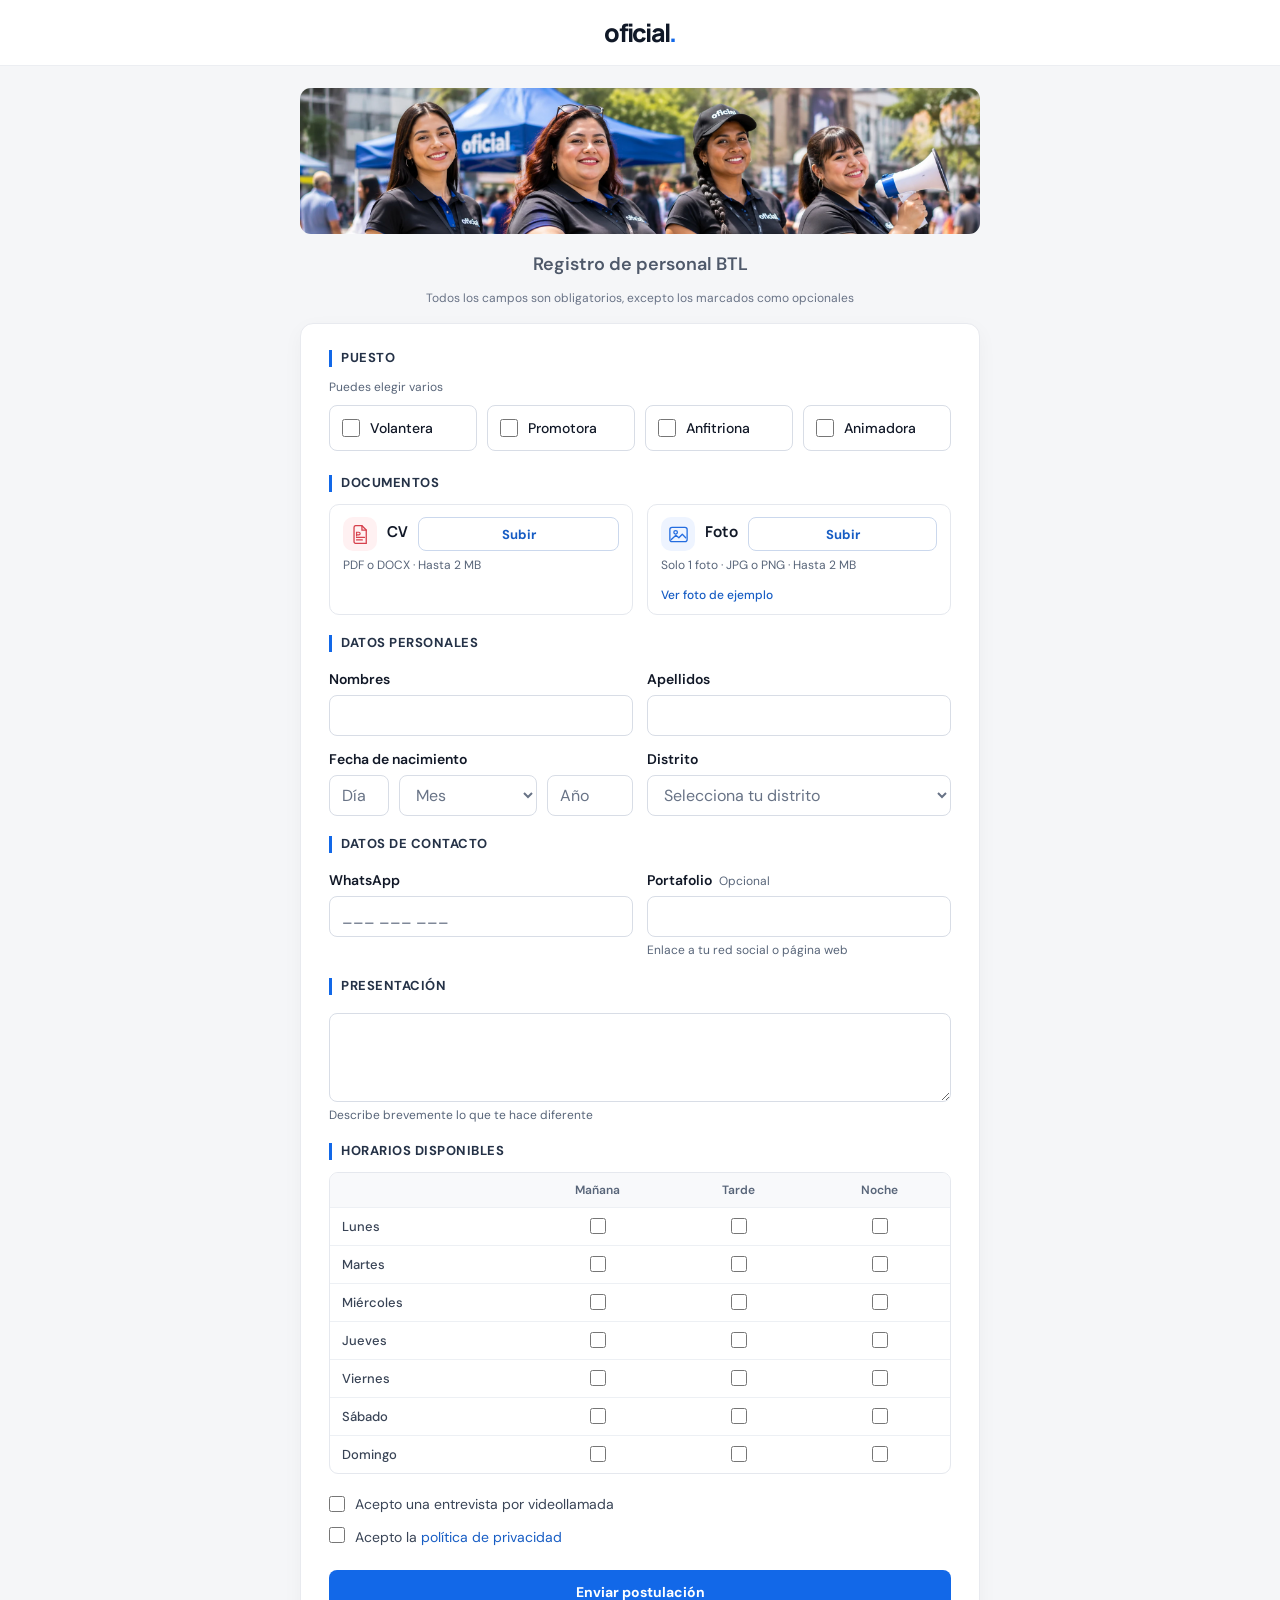
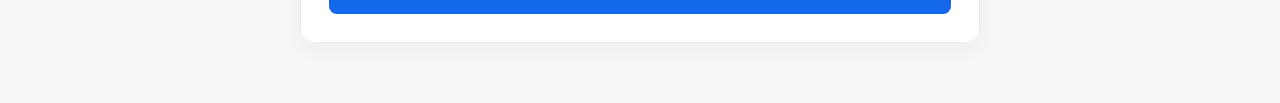
==== btl/index.html @ 4aa2ba51 "Unificar wordmark del formulario y 404" ====
<!doctype html>
<html lang="es">
<head>
  <meta charset="utf-8">
  <meta name="viewport" content="width=device-width, initial-scale=1">
  <meta name="theme-color" content="#f5f7fb">
  <title>Registro de personal BTL | OFICIAL</title>
  <meta name="description" content="Postula para trabajar como volantera, promotora, anfitriona o animadora en OFICIAL. Completa el formulario y comparte tu disponibilidad.">
  <link rel="canonical" href="https://forms.oficial.pe/btl/">
  <meta property="og:type" content="website">
  <meta property="og:locale" content="es_PE">
  <meta property="og:site_name" content="OFICIAL">
  <meta property="og:title" content="Registro de personal BTL | OFICIAL">
  <meta property="og:description" content="Postula para trabajar como volantera, promotora, anfitriona o animadora en OFICIAL. Completa el formulario y comparte tu disponibilidad.">
  <meta property="og:url" content="https://forms.oficial.pe/btl/">
  <meta property="og:image" content="https://forms.oficial.pe/btl/assets/og-btl.jpg?v=1">
  <meta property="og:image:secure_url" content="https://forms.oficial.pe/btl/assets/og-btl.jpg?v=1">
  <meta property="og:image:type" content="image/jpeg">
  <meta property="og:image:width" content="300">
  <meta property="og:image:height" content="300">
  <meta property="og:image:alt" content="Postulación BTL de OFICIAL junto a una postulante en una actividad promocional">
  <meta name="twitter:card" content="summary_large_image">
  <meta name="twitter:title" content="Registro de personal BTL | OFICIAL">
  <meta name="twitter:description" content="Postula para trabajar como volantera, promotora, anfitriona o animadora en OFICIAL. Completa el formulario y comparte tu disponibilidad.">
  <meta name="twitter:image" content="https://forms.oficial.pe/btl/assets/og-btl.jpg?v=1">
  <link rel="stylesheet" href="styles.css?v=20261109-btl">
</head>
<body>
  <header class="topbar">
    <a class="brand" href="/btl/" aria-label="OFICIAL, recargar el formulario">oficial<span>.</span></a>
  </header>

  <main id="inicio" class="page-shell">
    <div class="btl-photo"><img src="assets/equipo-btl.webp" alt="Equipo de OFICIAL en una activación BTL" width="2048" height="683" fetchpriority="high"></div>
    <section class="intro" aria-labelledby="page-title">
      <p id="page-title">Registro de personal BTL</p>
    </section>

    <p class="required-key">Todos los campos son obligatorios, excepto los marcados como opcionales</p>

    <form class="application" id="application-form">
      <fieldset class="position-fieldset" aria-describedby="position-hint position-error">
        <legend>Puesto</legend>
        <p class="field-hint" id="position-hint">Puedes elegir varios</p>
        <div class="position-options">
          <label class="position-option"><input type="checkbox" name="puesto" value="Volantera"><span>Volantera</span></label>
          <label class="position-option"><input type="checkbox" name="puesto" value="Promotora"><span>Promotora</span></label>
          <label class="position-option"><input type="checkbox" name="puesto" value="Anfitriona"><span>Anfitriona</span></label>
          <label class="position-option"><input type="checkbox" name="puesto" value="Animadora"><span>Animadora</span></label>
        </div>
        <small class="field-hint field-error position-error" id="position-error" aria-live="polite" hidden></small>
      </fieldset>

      <h2 class="section-title">Documentos</h2>
      <div class="upload-grid">
        <section class="upload-card" aria-labelledby="cv-title">
          <div class="upload-heading">
            <div class="upload-icon pdf-icon" aria-hidden="true">
              <svg viewBox="0 0 32 32" fill="none"><path d="M9 3.75h9l6 6v18.5H9a2 2 0 0 1-2-2v-20a2.5 2.5 0 0 1 2-2.5Z" stroke="currentColor" stroke-width="1.8"/><path d="M18 4v6h6M10.5 20h11M10.5 23.5h8" stroke="currentColor" stroke-width="1.8" stroke-linecap="round"/><path d="M10.5 16.5h3.2a1.8 1.8 0 0 0 0-3.6h-3.2v5.2" stroke="currentColor" stroke-width="1.6" stroke-linecap="round"/></svg>
            </div>
            <div class="upload-copy">
              <h3 id="cv-title">CV</h3>
            </div>
          </div>
          <label class="file-picker" for="cv-file" aria-label="Seleccionar CV en PDF o DOCX">
            <span class="picker-label">Subir</span>
            <input id="cv-file" name="cv" type="file" accept=".pdf,application/pdf,.docx,application/vnd.openxmlformats-officedocument.wordprocessingml.document" required>
          </label>
          <p class="file-hint">PDF o DOCX · Hasta 2 MB</p>
          <p class="file-status" id="cv-status" aria-live="polite"></p>
        </section>

        <section class="upload-card" aria-labelledby="photo-title">
          <div class="upload-heading">
            <div class="upload-icon photo-icon" aria-hidden="true">
              <svg viewBox="0 0 32 32" fill="none"><rect x="4" y="6" width="24" height="20" rx="3" stroke="currentColor" stroke-width="1.8"/><circle cx="12" cy="13" r="2.5" stroke="currentColor" stroke-width="1.8"/><path d="m6 23 6.4-6 4.1 3.6 4.8-5 4.7 5" stroke="currentColor" stroke-width="1.8" stroke-linecap="round" stroke-linejoin="round"/></svg>
            </div>
            <div class="upload-copy">
              <h3 id="photo-title">Foto</h3>
            </div>
          </div>
          <label class="file-picker" for="photo-file" aria-label="Seleccionar una foto">
            <span class="picker-label">Subir</span>
            <input id="photo-file" name="foto" type="file" accept=".jpg,.jpeg,.jfif,.png,image/jpeg,image/png" required>
          </label>
          <p class="file-hint">Solo 1 foto · JPG o PNG · Hasta 2 MB</p>
          <p class="file-status" id="photo-status" aria-live="polite"></p>
          <button class="example-link" id="photo-example-toggle" type="button" aria-expanded="false" aria-controls="photo-example">Ver foto de ejemplo</button>
        </section>
      </div>

      <figure class="photo-example" id="photo-example" hidden>
        <img src="assets/foto-volantera-ejemplo.jpg" alt="Ejemplo de una postulante en una actividad promocional" width="300" height="533" loading="lazy">
        <figcaption>Foto de referencia</figcaption>
      </figure>

      <h2 class="section-title personal-title">Datos personales</h2>
      <div class="personal-grid">
        <label class="text-field">
          <span>Nombres</span>
          <input name="nombres" type="text" autocomplete="given-name" pattern="[\p{L}\p{M}]+(?:[\s'\-][\p{L}\p{M}]+)*" minlength="2" maxlength="80" title="Usa letras, espacios, guiones o apóstrofos." required>
        </label>
        <label class="text-field">
          <span>Apellidos</span>
          <input name="apellidos" type="text" autocomplete="family-name" pattern="[\p{L}\p{M}]+(?:[\s'\-][\p{L}\p{M}]+)*" minlength="2" maxlength="80" title="Usa letras, espacios, guiones o apóstrofos." required>
        </label>
        <fieldset class="birthdate-field" aria-describedby="birthdate-error">
          <legend>Fecha de nacimiento</legend>
          <div class="birthdate-parts">
            <label class="text-field"><span>Día</span><input name="birth_day" type="text" inputmode="numeric" autocomplete="bday-day" maxlength="2" pattern="[0-9]{1,2}" placeholder="Día" required></label>
            <label class="text-field"><span>Mes</span><select name="birth_month" autocomplete="bday-month" required><option value="" selected disabled>Mes</option><option value="1">Enero</option><option value="2">Febrero</option><option value="3">Marzo</option><option value="4">Abril</option><option value="5">Mayo</option><option value="6">Junio</option><option value="7">Julio</option><option value="8">Agosto</option><option value="9">Septiembre</option><option value="10">Octubre</option><option value="11">Noviembre</option><option value="12">Diciembre</option></select></label>
            <label class="text-field"><span>Año</span><input name="birth_year" type="text" inputmode="numeric" autocomplete="bday-year" maxlength="4" pattern="[1-9][0-9]{3}" placeholder="Año" required></label>
          </div>
          <input name="fecha_nacimiento" type="hidden">
          <small class="field-hint field-error" id="birthdate-error" aria-live="polite" hidden></small>
        </fieldset>
        <label class="text-field mobile-wide">
          <span>Distrito</span>
          <select name="distrito" autocomplete="address-level3" required>
            <option value="" selected disabled>Selecciona tu distrito</option>
            <optgroup label="Lima Metropolitana">
              <option>Ancón</option>
              <option>Ate</option>
              <option>Barranco</option>
              <option>Breña</option>
              <option>Carabayllo</option>
              <option>Chaclacayo</option>
              <option>Chorrillos</option>
              <option>Cieneguilla</option>
              <option>Comas</option>
              <option>El Agustino</option>
              <option>Independencia</option>
              <option>Jesús María</option>
              <option>La Molina</option>
              <option>La Victoria</option>
              <option>Lima</option>
              <option>Lince</option>
              <option>Los Olivos</option>
              <option>Lurigancho</option>
              <option>Lurín</option>
              <option>Magdalena del Mar</option>
              <option>Miraflores</option>
              <option>Pachacámac</option>
              <option>Pucusana</option>
              <option>Pueblo Libre</option>
              <option>Puente Piedra</option>
              <option>Punta Hermosa</option>
              <option>Punta Negra</option>
              <option>Rímac</option>
              <option>San Bartolo</option>
              <option>San Borja</option>
              <option>San Isidro</option>
              <option>San Juan de Lurigancho</option>
              <option>San Juan de Miraflores</option>
              <option>San Luis</option>
              <option>San Martín de Porres</option>
              <option>San Miguel</option>
              <option>Santa Anita</option>
              <option>Santa María del Mar</option>
              <option>Santa Rosa</option>
              <option>Santiago de Surco</option>
              <option>Surquillo</option>
              <option>Villa El Salvador</option>
              <option>Villa María del Triunfo</option>
            </optgroup>
            <optgroup label="Callao">
              <option>Bellavista</option>
              <option>Callao</option>
              <option>Carmen de la Legua Reynoso</option>
              <option>La Perla</option>
              <option>La Punta</option>
              <option>Mi Perú</option>
              <option>Ventanilla</option>
            </optgroup>
          </select>
        </label>
      </div>

      <h2 class="section-title personal-title">Datos de contacto</h2>
      <div class="personal-grid">
        <label class="text-field mobile-wide">
          <span>WhatsApp</span>
          <input name="whatsapp" type="tel" inputmode="numeric" autocomplete="tel-national" placeholder="___ ___ ___" pattern="9[0-9]{2} [0-9]{3} [0-9]{3}" title="Introduce un celular peruano de 9 dígitos que empiece en 9" minlength="11" maxlength="11" required>
        </label>
        <label class="text-field mobile-wide">
          <span>Portafolio <span class="optional">Opcional</span></span>
                    <input name="portafolio" type="url" maxlength="2048" aria-describedby="portfolio-help portfolio-error" inputmode="url" autocomplete="url" pattern="https?://.+" title="Pega un enlace válido a una red social o página web.">
          <small class="field-hint" id="portfolio-help">Enlace a tu red social o página web</small>
          <small class="field-hint field-error" id="portfolio-error" aria-live="polite" hidden></small>
        </label>
      </div>

      <h2 class="section-title personal-title" id="presentation-title">Presentación</h2>
      <div class="personal-grid">
        <label class="text-field mobile-wide presentation-field">
          <textarea name="presentacion" rows="3" maxlength="300" aria-labelledby="presentation-title" aria-describedby="presentation-help" required></textarea>
          <small class="field-hint" id="presentation-help">Describe brevemente lo que te hace diferente</small>
        </label>
      </div>

      <h2 class="section-title personal-title" id="availability-title">Horarios disponibles</h2>
      <fieldset class="availability-fieldset" aria-labelledby="availability-title">
        <div class="availability-grid">
          <div class="availability-row availability-header" aria-hidden="true">
            <span></span><span>Mañana</span><span>Tarde</span><span>Noche</span>
          </div>
          <div class="availability-row"><span class="day-label">Lunes</span>
            <label><input type="checkbox" name="horarios_disponibles" value="Lunes-mañana" aria-label="Lunes por la mañana"></label>
            <label><input type="checkbox" name="horarios_disponibles" value="Lunes-tarde" aria-label="Lunes por la tarde"></label>
            <label><input type="checkbox" name="horarios_disponibles" value="Lunes-noche" aria-label="Lunes por la noche"></label>
          </div>
          <div class="availability-row"><span class="day-label">Martes</span>
            <label><input type="checkbox" name="horarios_disponibles" value="Martes-mañana" aria-label="Martes por la mañana"></label>
            <label><input type="checkbox" name="horarios_disponibles" value="Martes-tarde" aria-label="Martes por la tarde"></label>
            <label><input type="checkbox" name="horarios_disponibles" value="Martes-noche" aria-label="Martes por la noche"></label>
          </div>
          <div class="availability-row"><span class="day-label">Miércoles</span>
            <label><input type="checkbox" name="horarios_disponibles" value="Miércoles-mañana" aria-label="Miércoles por la mañana"></label>
            <label><input type="checkbox" name="horarios_disponibles" value="Miércoles-tarde" aria-label="Miércoles por la tarde"></label>
            <label><input type="checkbox" name="horarios_disponibles" value="Miércoles-noche" aria-label="Miércoles por la noche"></label>
          </div>
          <div class="availability-row"><span class="day-label">Jueves</span>
            <label><input type="checkbox" name="horarios_disponibles" value="Jueves-mañana" aria-label="Jueves por la mañana"></label>
            <label><input type="checkbox" name="horarios_disponibles" value="Jueves-tarde" aria-label="Jueves por la tarde"></label>
            <label><input type="checkbox" name="horarios_disponibles" value="Jueves-noche" aria-label="Jueves por la noche"></label>
          </div>
          <div class="availability-row"><span class="day-label">Viernes</span>
            <label><input type="checkbox" name="horarios_disponibles" value="Viernes-mañana" aria-label="Viernes por la mañana"></label>
            <label><input type="checkbox" name="horarios_disponibles" value="Viernes-tarde" aria-label="Viernes por la tarde"></label>
            <label><input type="checkbox" name="horarios_disponibles" value="Viernes-noche" aria-label="Viernes por la noche"></label>
          </div>
          <div class="availability-row"><span class="day-label">Sábado</span>
            <label><input type="checkbox" name="horarios_disponibles" value="Sábado-mañana" aria-label="Sábado por la mañana"></label>
            <label><input type="checkbox" name="horarios_disponibles" value="Sábado-tarde" aria-label="Sábado por la tarde"></label>
            <label><input type="checkbox" name="horarios_disponibles" value="Sábado-noche" aria-label="Sábado por la noche"></label>
          </div>
          <div class="availability-row"><span class="day-label">Domingo</span>
            <label><input type="checkbox" name="horarios_disponibles" value="Domingo-mañana" aria-label="Domingo por la mañana"></label>
            <label><input type="checkbox" name="horarios_disponibles" value="Domingo-tarde" aria-label="Domingo por la tarde"></label>
            <label><input type="checkbox" name="horarios_disponibles" value="Domingo-noche" aria-label="Domingo por la noche"></label>
          </div>
        </div>
        <small class="field-hint field-error" id="availability-error" aria-live="polite" hidden>Selecciona al menos un día y un horario</small>
      </fieldset>

      <label class="interview-choice">
        <input type="checkbox" name="acepta_entrevista" required>
        <span>Acepto una entrevista por videollamada</span>
      </label>

      <label class="privacy-choice">
        <input type="checkbox" name="acepta_politica_privacidad" required>
        <span>Acepto la <a class="privacy-link" id="privacy-link" href="#privacy-dialog" aria-controls="privacy-dialog" aria-haspopup="dialog">política de privacidad</a></span>
      </label>

      <div class="form-actions">
        <button class="submit-button" id="submit-button" type="submit">Enviar postulación</button>
        <p class="form-status" id="form-status" role="status" aria-live="polite" hidden></p>
      </div>
      <label class="honeypot-field" aria-hidden="true">Deja este campo vacío
        <input type="text" name="form_note" tabindex="-1" autocomplete="off">
      </label>
    </form>
    <dialog class="privacy-dialog" id="privacy-dialog" aria-labelledby="privacy-dialog-title">
      <header class="privacy-dialog-header">
        <h2 id="privacy-dialog-title">Aviso de privacidad</h2>
        <button class="privacy-dialog-x" id="privacy-dialog-x" type="button" aria-label="Cerrar aviso de privacidad">×</button>
      </header>
      <div class="privacy-copy" tabindex="0" aria-label="Texto del aviso de privacidad">
        <p><strong>Responsable:</strong> José Luis Muro Porras, persona natural con negocio, identificado con RUC 10455625195 y domiciliado en Calle Los Nogales, Mz. D1, lote 5, Urb. Benjamín Doig Lossio, etapa 2, distrito de La Perla, Provincia Constitucional del Callao, Perú.</p>
        <p><strong>Finalidad y datos:</strong> Usaremos tus datos para evaluar tu postulación a esta convocatoria para los puestos de volantera, promotora, anfitriona o animadora, verificar el requisito mínimo de 18 años —sin límite máximo de edad—, revisar tu experiencia y presentación, y contactarte para coordinar una entrevista por videollamada y las actividades relacionadas con el puesto de tu interés. La fotografía se revisará como parte de la evaluación; no se publicará en el directorio ni se compartirá con los negocios anunciantes.</p>
        <p>El formulario solicita el puesto de interés, nombres, apellidos, fecha de nacimiento, distrito, WhatsApp, presentación, horarios disponibles, CV y una fotografía. El portafolio, que puede incluir un enlace a una red social o página web, es opcional. Los datos solicitados como obligatorios son necesarios para tramitar la postulación.</p>
        <p><strong>Almacenamiento y acceso:</strong> Las respuestas y archivos se almacenan en Google Sheets y Google Drive. Google LLC puede procesarlos en otros países donde opera su infraestructura. José Luis Muro Porras gestionará las postulaciones y tendrá acceso a esos datos.</p>
        <p><strong>Conservación:</strong> Conservaremos tus datos hasta 90 días después del cierre de esta convocatoria y luego los eliminaremos, salvo que una obligación legal exija conservarlos. No los usaremos para futuras convocatorias sin solicitarte una autorización aparte.</p>
        <p><strong>Tus derechos:</strong> Puedes solicitar acceso, rectificación, cancelación u oposición, o retirar tu consentimiento, escribiendo a <a href="mailto:privacidad@oficial.pe">privacidad@oficial.pe</a> o al WhatsApp <a href="https://wa.me/51950141414">950 141 414</a>.</p>
      </div>
      <footer class="privacy-dialog-footer">
        <button class="privacy-dialog-close" id="privacy-dialog-close" type="button">Cerrar</button>
      </footer>
    </dialog>
    <iframe class="submission-frame" id="submission-frame" name="submission-frame" title="Resultado del envío" aria-hidden="true" tabindex="-1"></iframe>
  </main>
  <script src="script.js?v=20261109-btl"></script>
</body>
</html>
---- btl/styles.css ----
@import url('https://fonts.googleapis.com/css2?family=DM+Sans:wght@400;500;600;700&family=Manrope:wght@500;600;700;800&display=swap');

:root {
  color-scheme: light;
  --ink: #111827;
  --muted: #6b7280;
  --blue: #1268e8;
  --line: #e5e8ee;
  font-family: 'DM Sans', Arial, sans-serif;
  background: #f5f6f8;
  color: var(--ink);
}

* { box-sizing: border-box; }
body { margin: 0; min-width: 320px; background: #f5f6f8; }
.topbar { height: 66px; display: flex; align-items: center; justify-content: center; background: #fff; border-bottom: 1px solid #eceef2; }
.brand { color: #101827; font: 800 25px/1 'Manrope', sans-serif; letter-spacing: -1.7px; text-decoration: none; }
.brand span { color: var(--blue); }
.page-shell { width: min(680px, calc(100% - 36px)); margin: 0 auto; padding: 22px 0 60px; }
.intro { margin: 0 auto 22px; text-align: center; }
h1, h2, h3, p { margin-top: 0; }
.intro p { margin-bottom: 0; color: #4f596a; font-size: 18px; font-weight: 600; }
.application { margin: 0; padding: 26px 28px 28px; background: #fff; border: 1px solid #e8eaef; border-radius: 13px; box-shadow: 0 6px 20px rgb(31 41 55 / 4%); }
.section-title { margin: 0 0 12px; color: #606b7c; font: 700 12px/1.3 'DM Sans', Arial, sans-serif; letter-spacing: .5px; text-transform: uppercase; }
.position-fieldset legend { margin: 0 0 12px; padding: 0; color: #606b7c; font: 700 12px/1.3 'DM Sans', Arial, sans-serif; letter-spacing: .5px; text-transform: uppercase; }
.personal-title { margin-top: 20px; }
.upload-grid { display: grid; grid-template-columns: repeat(2, minmax(0, 1fr)); gap: 14px; }
.personal-grid { display: grid; grid-template-columns: repeat(2, minmax(0, 1fr)); gap: 14px; margin-top: 18px; }
.presentation-field { grid-column: 1 / -1; }
.text-field { display: grid; align-content: start; gap: 7px; color: var(--ink); font-size: 13px; font-weight: 600; }
.text-field input, .text-field select, .text-field textarea { width: 100%; min-height: 41px; padding: 0 12px; border: 1px solid #d8dde6; border-radius: 8px; background: #fff; color: var(--ink); font: 400 13px 'DM Sans', Arial, sans-serif; outline: none; }
.text-field textarea { min-height: 88px; padding: 10px 12px; line-height: 1.4; resize: vertical; }
.text-field input::placeholder, .text-field select:invalid { color: #9aa2af; }
.text-field select option { color: #263244; background: #fff; }
.text-field select optgroup { color: #52627a; background: #fff; font-weight: 700; }
.text-field input:focus, .text-field select:focus, .text-field textarea:focus { border-color: #7fa9e8; box-shadow: 0 0 0 3px rgb(18 104 232 / 12%); }
.field-hint { margin-top: -2px; color: #8993a4; font-size: 10px; font-weight: 400; }
.field-error { margin-top: 0; color: #bd2938; }
.availability-fieldset { min-width: 0; margin: 0; padding: 0; border: 0; }
.availability-fieldset legend { margin-bottom: 5px; color: var(--ink); font-size: 13px; font-weight: 600; }
.availability-hint { margin: 0 0 10px; color: #8993a4; font-size: 11px; }
.availability-grid { overflow: hidden; border: 1px solid var(--line); border-radius: 9px; background: #fff; }
.availability-row { min-height: 37px; display: grid; grid-template-columns: minmax(105px, 1.4fr) repeat(3, minmax(54px, 1fr)); align-items: center; border-bottom: 1px solid #edf0f4; }
.availability-row:last-child { border-bottom: 0; }
.availability-row > span, .availability-row > label { display: flex; align-items: center; justify-content: center; min-height: 37px; }
.availability-row .day-label { justify-content: flex-start; padding-left: 12px; color: #394456; font-size: 12px; font-weight: 500; }
.availability-header { min-height: 34px; background: #f8f9fb; }
.availability-header > span { min-height: 34px; color: #778195; font-size: 10px; font-weight: 600; }
.availability-row input[type="checkbox"], .interview-choice input[type="checkbox"], .privacy-choice input[type="checkbox"] { width: 16px; height: 16px; margin: 0; accent-color: var(--blue); cursor: pointer; }
.interview-choice { margin-top: 20px; display: flex; align-items: flex-start; gap: 10px; max-width: 100%; color: #394456; font-size: 13px; line-height: 1.5; cursor: pointer; }
.interview-choice input { flex: 0 0 auto; margin-top: 2px !important; }
.privacy-choice { display: flex; align-items: flex-start; gap: 10px; margin-top: 12px; color: #394456; font-size: 13px; line-height: 1.5; cursor: pointer; }
.privacy-choice input { flex: 0 0 auto; margin-top: 2px; }
.privacy-link { color: #175dc4; text-decoration: none; }
.privacy-link:hover { color: #0e4596; text-decoration: underline; text-underline-offset: 2px; }
.privacy-link:focus-visible { border-radius: 2px; outline: 2px solid #175dc4; outline-offset: 2px; }
.privacy-dialog { width: min(560px, calc(100vw - 32px)); max-height: min(82dvh, 760px); padding: 0; flex-direction: column; overflow: hidden; border: 1px solid #dce2eb; border-radius: 14px; background: #fff; color: #394456; box-shadow: 0 18px 60px rgb(15 23 42 / 24%); }
.privacy-dialog[open] { display: flex; }
.privacy-dialog::backdrop { background: rgb(15 23 42 / 45%); }
.privacy-dialog-header, .privacy-dialog-footer { flex: 0 0 auto; display: flex; align-items: center; justify-content: space-between; padding: 14px 18px; background: #fff; }
.privacy-dialog-header { border-bottom: 1px solid #e8ebf0; }
.privacy-dialog-header h2 { margin: 0; font: 700 16px/1.4 'DM Sans', Arial, sans-serif; }
.privacy-dialog-x { width: 32px; height: 32px; border: 0; border-radius: 50%; background: transparent; color: #596579; font: 24px/1 Arial, sans-serif; cursor: pointer; }
.privacy-dialog-x:hover { background: #f2f4f7; }
.privacy-copy { min-height: 0; overflow-y: auto; overscroll-behavior: contain; padding: 16px 18px; font-size: 13px; line-height: 1.6; }
.privacy-copy p { margin: 0 0 12px; }
.privacy-copy p:last-child { margin-bottom: 0; }
.privacy-copy a { color: #175dc4; }
.privacy-dialog-footer { justify-content: flex-end; border-top: 1px solid #e8ebf0; }
.privacy-dialog-close { min-width: 88px; min-height: 38px; padding: 0 14px; border: 1px solid #cbd3df; border-radius: 8px; background: #fff; color: #263246; font: 600 13px 'DM Sans', Arial, sans-serif; cursor: pointer; }
.privacy-dialog-close:hover { background: #f7f8fa; }
.privacy-dialog-close:focus-visible, .privacy-dialog-x:focus-visible { outline: 3px solid rgb(18 104 232 / 25%); outline-offset: 2px; }
.form-actions { margin-top: 22px; }
.submit-button { width: 100%; min-height: 44px; border: 0; border-radius: 8px; background: var(--blue); color: #fff; font: 700 14px 'DM Sans', Arial, sans-serif; cursor: pointer; transition: background .15s ease, opacity .15s ease; }
.submit-button:hover:not(:disabled) { background: #0d57c7; }
.submit-button:focus-visible { outline: 3px solid rgb(18 104 232 / 25%); outline-offset: 2px; }
.submit-button:disabled { cursor: default; opacity: .72; }
.submit-button[aria-busy="true"] { cursor: wait; }
.form-status { margin: 11px 0 0; padding: 10px 12px; border-radius: 8px; font-size: 12px; line-height: 1.5; }
.form-status.error { background: #fff1f2; color: #a72935; }
.form-status.success { background: #edf9f1; color: #21663a; }
.honeypot-field, .submission-frame { position: absolute !important; width: 1px !important; height: 1px !important; padding: 0 !important; overflow: hidden !important; clip: rect(0, 0, 0, 0) !important; white-space: nowrap !important; border: 0 !important; }
.upload-card { min-height: 94px; display: grid; grid-template-columns: 34px auto minmax(72px, 1fr); grid-template-rows: 1fr auto; align-items: center; column-gap: 10px; row-gap: 6px; padding: 12px 13px 9px; border: 1px solid var(--line); border-radius: 10px; background: #fff; }
.upload-icon { width: 40px; height: 40px; display: grid; place-items: center; border-radius: 10px; }
.upload-icon svg { width: 27px; height: 27px; }
.pdf-icon { color: #d6404c; background: #fff1f2; }
.photo-icon { color: #246de0; background: #eef4ff; }
.upload-heading { display: contents; }
.upload-icon { flex: 0 0 auto; }
.upload-heading .upload-icon { grid-column: 1; grid-row: 1; width: 34px; height: 34px; }
.upload-heading .upload-icon svg { width: 23px; height: 23px; }
.upload-copy { grid-column: 2; grid-row: 1; min-width: 0; margin: 0; }
h3 { margin-bottom: 4px; font: 700 15px/1.3 'Manrope', sans-serif; }
.optional { margin-left: 4px; color: #8993a4; font-size: 10px; font-weight: 400; }
.upload-copy p { margin-bottom: 0; color: var(--muted); font-size: 12px; line-height: 1.45; }
.file-picker { position: relative; grid-column: 3; grid-row: 1; width: 100%; min-width: 72px; min-height: 34px; display: flex; align-items: center; justify-content: center; overflow: hidden; padding: 0 10px; border: 1px solid #cbd8ed; border-radius: 8px; background: #fff; color: #175dc4; font-size: 12px; font-weight: 700; white-space: nowrap; cursor: pointer; transition: background .15s ease, border-color .15s ease; }
.file-picker:hover { border-color: #7fa9e8; background: #f5f9ff; }
.file-picker:focus-within { outline: 3px solid rgb(18 104 232 / 18%); outline-offset: 2px; }
.file-picker input { position: absolute; inset: 0; width: 100%; height: 100%; opacity: 0; cursor: pointer; }
.picker-plus { font-size: 17px; font-weight: 400; line-height: 1; }
.file-hint { grid-column: 1 / -1; grid-row: 2; align-self: end; justify-self: stretch; margin: 0; color: #8993a4; font-size: 10px; text-align: left; }
.file-status { grid-column: 1 / -1; grid-row: 3; justify-self: stretch; max-width: 100%; margin: 0; color: #38516f; font-size: 11px; overflow-wrap: anywhere; text-align: left; }
.file-status.error { color: #bd2938; }

@media (max-width: 600px) {
  .topbar { height: 60px; }
  .brand { font-size: 23px; }
  .page-shell { width: min(100% - 28px, 460px); padding-top: 20px; }
  .intro { margin-bottom: 18px; }
  .intro p { font-size: 17px; }
  .application { padding: 21px 16px 22px; border-radius: 11px; }
  .personal-title { margin-top: 17px; }
  .upload-grid { gap: 10px; }
  .personal-grid { grid-template-columns: 1fr; gap: 12px; margin-top: 16px; }
  .upload-card { min-height: 94px; grid-template-columns: 27px auto minmax(58px, 1fr); column-gap: 5px; padding: 10px 8px 8px; }
  .upload-heading .upload-icon { width: 30px; height: 30px; }
  .upload-heading .upload-icon svg { width: 21px; height: 21px; }
  h3 { font-size: 13px; }
  .file-picker { width: 100%; min-width: 58px; min-height: 31px; padding: 0 8px; font-size: 11px; }
  .file-hint { font-size: 9px; }
  .file-status { max-width: none; text-align: center; }
  .availability-row { grid-template-columns: minmax(75px, 1.3fr) repeat(3, minmax(42px, 1fr)); min-height: 35px; }
  .availability-row > span, .availability-row > label { min-height: 35px; }
  .availability-row .day-label { padding-left: 9px; font-size: 11px; }
  .availability-header > span { font-size: 9px; }
  .availability-row input[type="checkbox"] { width: 15px; height: 15px; }
  .availability-hint { font-size: 10px; }
  .interview-choice { font-size: 12px; }
  .privacy-choice { font-size: 12px; }
}

@media (prefers-reduced-motion: reduce) { *, *::before, *::after { transition-duration: .01ms !important; } }

/* Ajustes de legibilidad y distribución aprobados */
.upload-card { grid-template-rows: 34px auto auto auto; align-content: start; }
.text-field { min-width: 0; font-size: 14px; }
.text-field input, .text-field select, .text-field textarea { min-width: 0; font-size: 16px; }
.text-field input::placeholder, .text-field select:invalid { color: #687386; }
.field-hint, .file-hint, .optional { color: #586579; font-size: 12px; }
.field-error { color: #a72935; }
.section-title, .position-fieldset legend { font-size: 13px; }
.availability-row .day-label { font-size: 13px; }
.availability-header > span { color: #586579; font-size: 12px; }
.interview-choice, .privacy-choice { font-size: 14px; }
.file-status { font-size: 12px; text-align: left; }
.file-picker { font-size: 13px; }
.full-width { grid-column: 1 / -1; }
.birthdate-field { min-width: 0; border: 0; padding: 0; margin: 0; }
.birthdate-field legend { padding: 0; margin-bottom: 7px; font-size: 14px; font-weight: 600; }
.birthdate-parts { display: grid; grid-template-columns: minmax(54px, .7fr) minmax(120px, 1.6fr) minmax(75px, 1fr); gap: 10px; }
.birthdate-parts .text-field > span { position: absolute; width: 1px; height: 1px; padding: 0; margin: -1px; overflow: hidden; clip: rect(0, 0, 0, 0); white-space: nowrap; border: 0; }
.birthdate-field > small { display: block; margin-top: 6px; }
.birthdate-field > small[hidden] { display: none; }
.example-link { grid-column: 1 / -1; grid-row: 4; justify-self: start; border: 0; background: none; padding: 2px 0; color: #175dc4; text-decoration: none; font: 500 12px 'DM Sans', sans-serif; cursor: pointer; }
.example-link:focus-visible { outline: 2px solid #175dc4; outline-offset: 3px; }
.photo-example { margin: 14px 0 0; padding: 14px; border: 1px solid var(--line); border-radius: 10px; text-align: center; }
.photo-example img { display: block; width: min(100%, 240px); height: auto; margin: 0 auto; border-radius: 6px; }
.photo-example figcaption { margin-top: 8px; font-size: 12px; color: #586579; }
@media (max-width: 600px) {
  .personal-grid { grid-template-columns: 1fr; }
  .mobile-wide, .birthdate-field { grid-column: 1 / -1; }
  .upload-card { grid-template-columns: 27px 1fr; grid-template-rows: 34px 38px auto auto auto; }
  .file-picker { grid-column: 1 / -1; grid-row: 2; min-height: 38px; }
  .file-hint { grid-row: 3; }
  .file-status { grid-row: 4; }
  .example-link { grid-row: 5; }
  .file-picker { min-width: 0; padding: 0 5px; font-size: 12px; }
  .file-hint { font-size: 12px; }
  .availability-row .day-label { font-size: 13px; }
  .availability-header > span { font-size: 12px; }
}
@media (max-width: 359px) {
  .upload-card { grid-template-columns: 30px 1fr; }
  .file-picker { grid-column: 1 / -1; grid-row: 2; }
  .file-hint { grid-row: 3; }
  .file-status { grid-row: 4; }
  .example-link { grid-row: 5; }
  .birthdate-parts { grid-template-columns: 50px minmax(90px, 1fr) 70px; gap: 6px; }
  .birthdate-parts input, .birthdate-parts select { padding: 0 8px; }
}
.position-fieldset { min-width: 0; margin: 0 0 24px; padding: 0; border: 0; }

.position-fieldset > .field-hint { margin: 0 0 10px; }
.position-options { display: grid; grid-template-columns: repeat(4, minmax(0, 1fr)); gap: 10px; }
.position-option { display: flex; min-height: 46px; align-items: center; gap: 10px; padding: 10px 12px; border: 1px solid #d8dde6; border-radius: 8px; background: #fff; color: var(--ink); font-size: 14px; font-weight: 500; cursor: pointer; }
.position-option input { width: 18px; height: 18px; flex: 0 0 auto; margin: 0; accent-color: var(--blue); }
.position-option:focus-within { outline: 3px solid rgb(18 104 232 / 20%); outline-offset: 2px; }
.position-error { margin-top: 8px; }
@media (max-width: 1024px) {
  .position-options { grid-template-columns: repeat(2, minmax(0, 1fr)); gap: 8px; }
}

/* Acento lateral azul en los títulos de sección. */
.section-title, .position-fieldset legend, .availability-fieldset legend { display: block; padding-left: 9px; border-left: 3px solid #1268e8; color: #253247; font-size: 13px; }

/* Imagen panorámica compacta y nota de obligatoriedad. */
.btl-photo { height: 146px; margin: 0 auto 18px; overflow: hidden; border-radius: 11px; }
.btl-photo img { display: block; width: 100%; height: 100%; object-fit: cover; object-position: center top; }
.required-key { max-width: 560px; margin: -8px auto 16px; color: #697386; font-size: 12px; line-height: 1.45; text-align: center; }
@media (max-width: 600px) { .btl-photo { height: clamp(106px, 31vw, 122px); margin-bottom: 14px; } .required-key { padding: 0 8px; font-size: 11px; } }
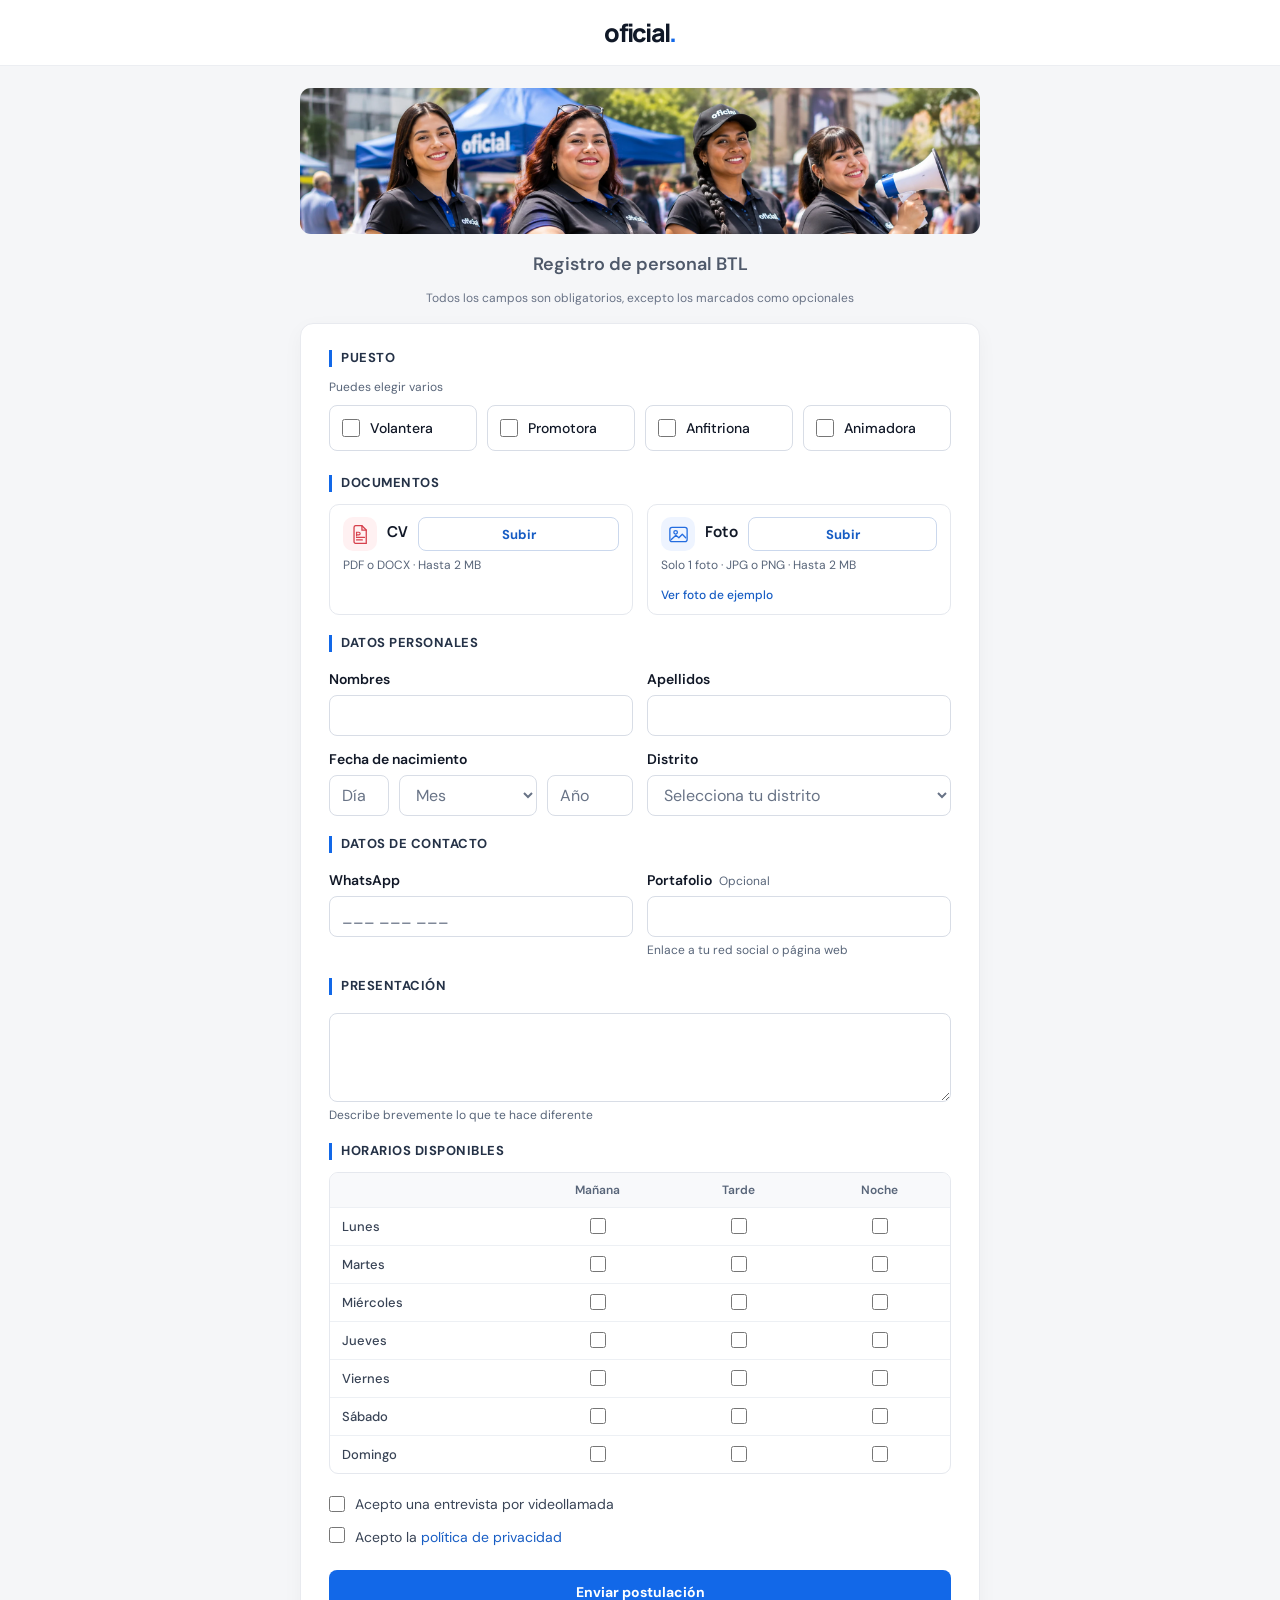
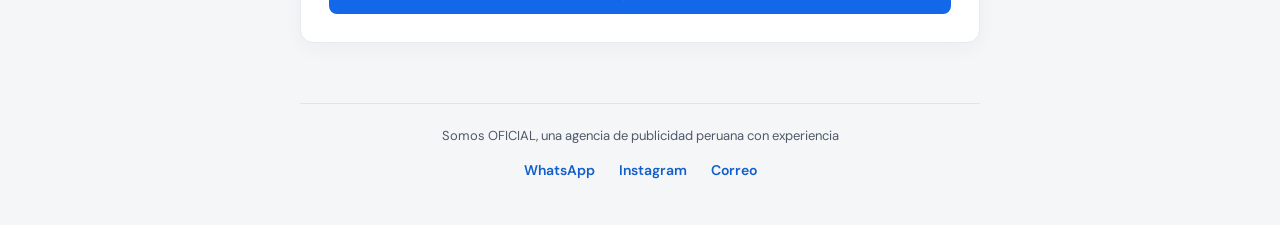
==== commit f55744cc: "Añadir pie de contacto al formulario BTL" ====
--- a/btl/index.html
+++ b/btl/index.html
@@ -23,7 +23,7 @@
   <meta name="twitter:title" content="Registro de personal BTL | OFICIAL">
   <meta name="twitter:description" content="Postula para trabajar como volantera, promotora, anfitriona o animadora en OFICIAL. Completa el formulario y comparte tu disponibilidad.">
   <meta name="twitter:image" content="https://forms.oficial.pe/btl/assets/og-btl.jpg?v=1">
-  <link rel="stylesheet" href="styles.css?v=20261109-btl">
+  <link rel="stylesheet" href="styles.css?v=20261110-btl-footer">
 </head>
 <body>
   <header class="topbar">
@@ -280,6 +280,14 @@
     </dialog>
     <iframe class="submission-frame" id="submission-frame" name="submission-frame" title="Resultado del envío" aria-hidden="true" tabindex="-1"></iframe>
   </main>
+  <footer id="contacto" class="site-footer" aria-label="Contacto de OFICIAL">
+    <p class="site-footer-about">Somos OFICIAL, una agencia de publicidad peruana con experiencia</p>
+    <nav aria-label="Contacto">
+      <a href="https://wa.me/51950141414">WhatsApp</a>
+      <a href="https://www.instagram.com/oficial.pe_/">Instagram</a>
+      <a href="mailto:rrhh@oficial.pe">Correo</a>
+    </nav>
+  </footer>
   <script src="script.js?v=20261109-btl"></script>
 </body>
 </html>
--- a/btl/styles.css
+++ b/btl/styles.css
@@ -198,3 +198,12 @@
 .btl-photo img { display: block; width: 100%; height: 100%; object-fit: cover; object-position: center top; }
 .required-key { max-width: 560px; margin: -8px auto 16px; color: #697386; font-size: 12px; line-height: 1.45; text-align: center; }
 @media (max-width: 600px) { .btl-photo { height: clamp(106px, 31vw, 122px); margin-bottom: 14px; } .required-key { padding: 0 8px; font-size: 11px; } }
+
+.site-footer { width: min(680px, calc(100% - 36px)); margin: 0 auto; padding: 22px 0 34px; }
+.site-footer nav { display: flex; flex-wrap: wrap; gap: 4px 20px; }
+.site-footer a { display: inline-block; padding: 10px 2px; font-size: 14px; line-height: 1.4; text-decoration: none; }
+.site-footer a:hover { text-decoration: underline; }
+.site-footer a:focus-visible { outline: 2px solid #1268e8; outline-offset: 3px; }
+.site-footer { border-top: 1px solid #e0e4eb; } .site-footer nav { justify-content: center; } .site-footer a { color: #125ecb; font-weight: 600; }
+.site-footer-about { margin: 0 0 6px; color: #4f596a; font-size: 13px; line-height: 1.5; }
+.site-footer-about { text-align: center; }
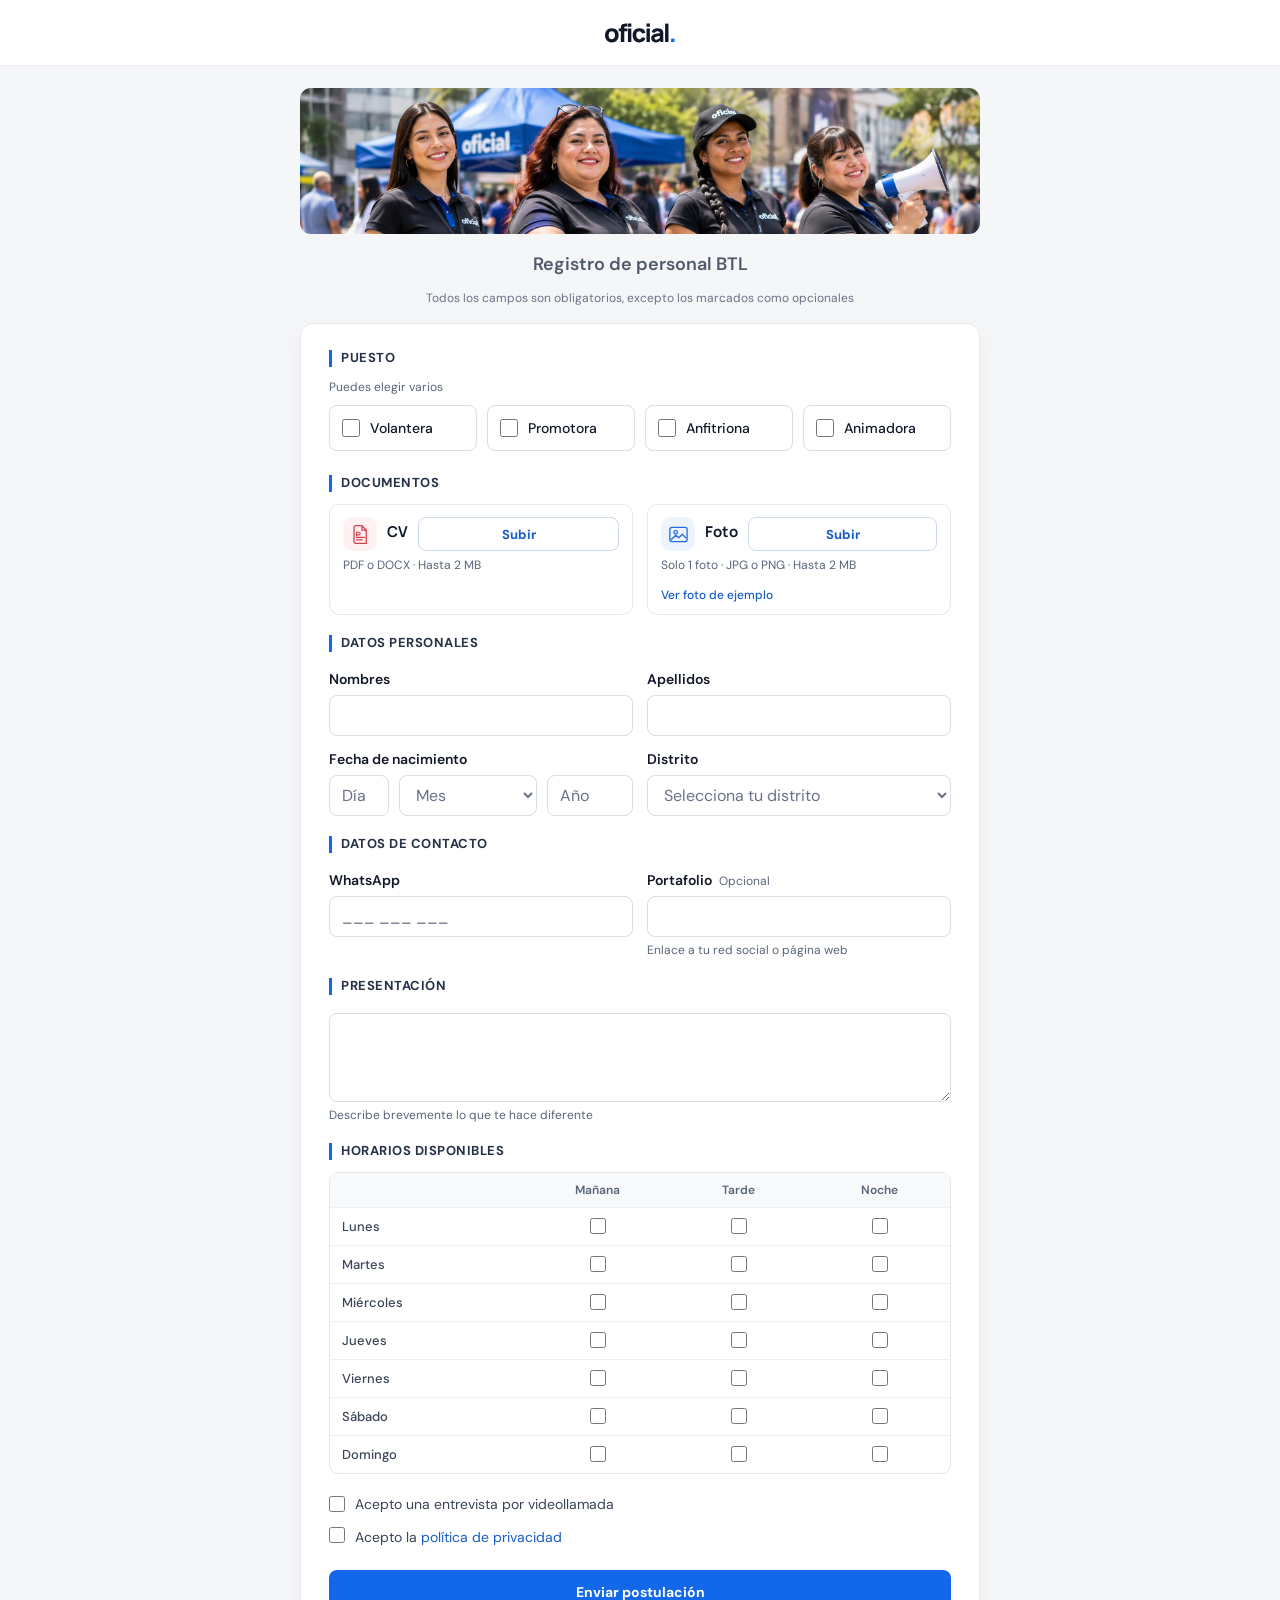
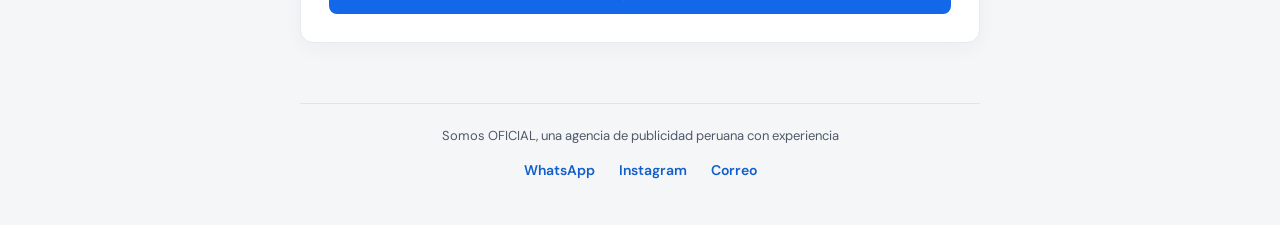
==== commit 9b7a5365: "Usar el logo vectorial de OFICIAL en Forms" ====
--- a/btl/index.html
+++ b/btl/index.html
@@ -23,11 +23,11 @@
   <meta name="twitter:title" content="Registro de personal BTL | OFICIAL">
   <meta name="twitter:description" content="Postula para trabajar como volantera, promotora, anfitriona o animadora en OFICIAL. Completa el formulario y comparte tu disponibilidad.">
   <meta name="twitter:image" content="https://forms.oficial.pe/btl/assets/og-btl.jpg?v=1">
-  <link rel="stylesheet" href="styles.css?v=20261110-btl-footer">
+  <link rel="stylesheet" href="styles.css?v=20261110-btl-logo">
 </head>
 <body>
   <header class="topbar">
-    <a class="brand" href="/btl/" aria-label="OFICIAL, recargar el formulario">oficial<span>.</span></a>
+    <a class="brand" href="/btl/" aria-label="OFICIAL, recargar el formulario"><img src="assets/oficial.svg" width="70" height="20" alt=""></a>
   </header>
 
   <main id="inicio" class="page-shell">
@@ -283,9 +283,9 @@
   <footer id="contacto" class="site-footer" aria-label="Contacto de OFICIAL">
     <p class="site-footer-about">Somos OFICIAL, una agencia de publicidad peruana con experiencia</p>
     <nav aria-label="Contacto">
-      <a href="https://wa.me/51950141414">WhatsApp</a>
-      <a href="https://www.instagram.com/oficial.pe_/">Instagram</a>
-      <a href="mailto:rrhh@oficial.pe">Correo</a>
+      <a href="https://wa.me/51950141414" target="_blank" rel="noopener noreferrer">WhatsApp</a>
+      <a href="https://www.instagram.com/oficial.pe_/" target="_blank" rel="noopener noreferrer">Instagram</a>
+      <a href="mailto:rrhh@oficial.pe" target="_blank" rel="noopener noreferrer">Correo</a>
     </nav>
   </footer>
   <script src="script.js?v=20261109-btl"></script>
--- a/btl/styles.css
+++ b/btl/styles.css
@@ -14,8 +14,7 @@
 * { box-sizing: border-box; }
 body { margin: 0; min-width: 320px; background: #f5f6f8; }
 .topbar { height: 66px; display: flex; align-items: center; justify-content: center; background: #fff; border-bottom: 1px solid #eceef2; }
-.brand { color: #101827; font: 800 25px/1 'Manrope', sans-serif; letter-spacing: -1.7px; text-decoration: none; }
-.brand span { color: var(--blue); }
+.brand img { display: block; width: 70px; height: auto; }
 .page-shell { width: min(680px, calc(100% - 36px)); margin: 0 auto; padding: 22px 0 60px; }
 .intro { margin: 0 auto 22px; text-align: center; }
 h1, h2, h3, p { margin-top: 0; }
@@ -104,7 +103,7 @@
 
 @media (max-width: 600px) {
   .topbar { height: 60px; }
-  .brand { font-size: 23px; }
+  .brand img { width: 64px; }
   .page-shell { width: min(100% - 28px, 460px); padding-top: 20px; }
   .intro { margin-bottom: 18px; }
   .intro p { font-size: 17px; }
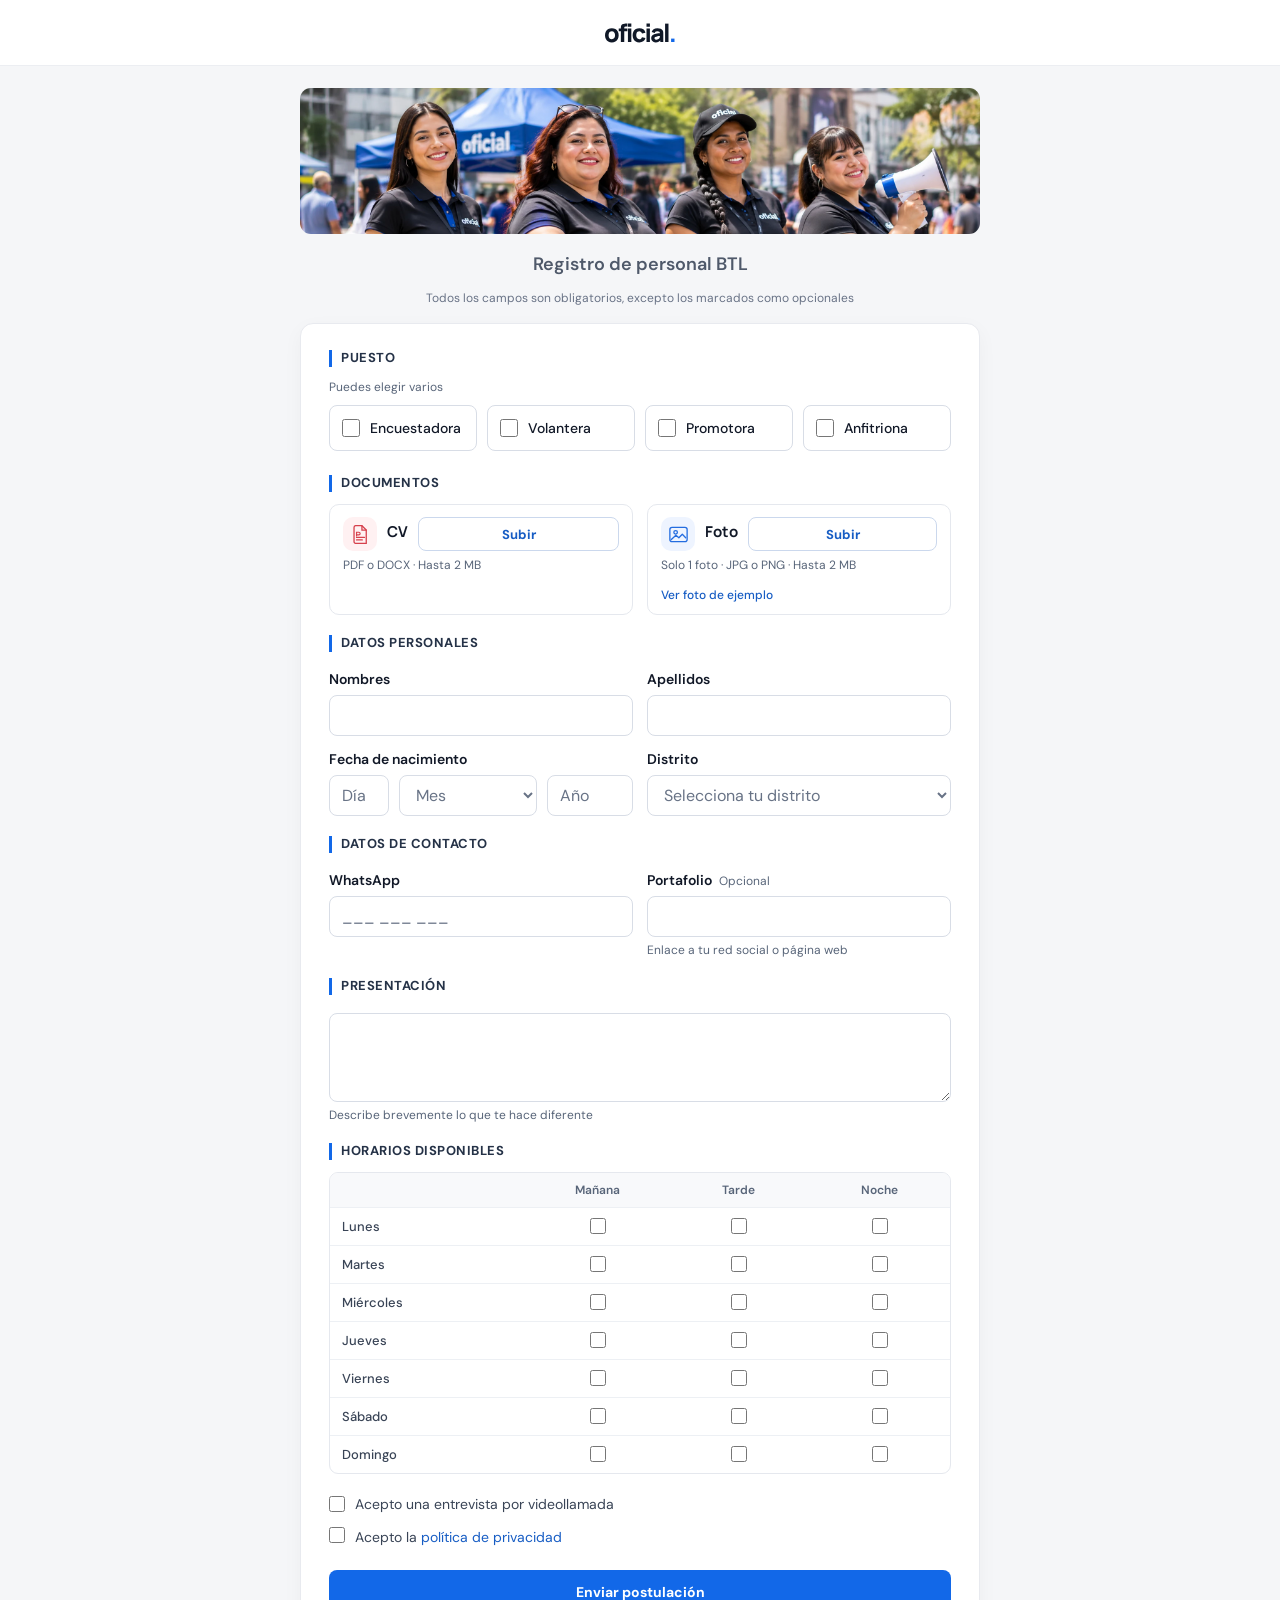
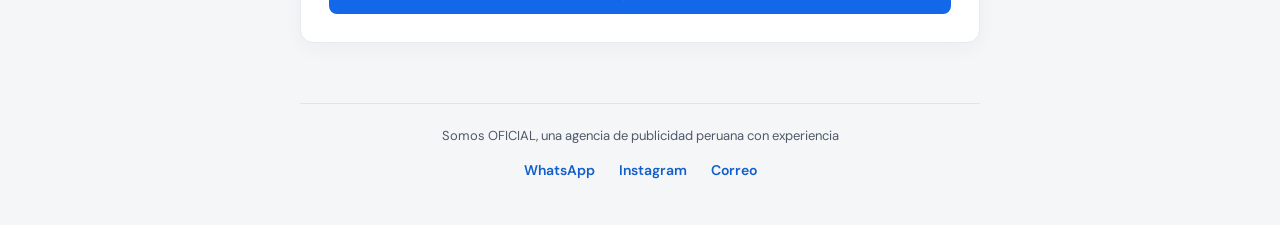
==== commit f640abd1: "Actualizar puestos de la convocatoria BTL" ====
--- a/btl/index.html
+++ b/btl/index.html
@@ -5,13 +5,13 @@
   <meta name="viewport" content="width=device-width, initial-scale=1">
   <meta name="theme-color" content="#f5f7fb">
   <title>Registro de personal BTL | OFICIAL</title>
-  <meta name="description" content="Postula para trabajar como volantera, promotora, anfitriona o animadora en OFICIAL. Completa el formulario y comparte tu disponibilidad.">
+  <meta name="description" content="Postula para trabajar como encuestadora, volantera, promotora o anfitriona en OFICIAL. Completa el formulario y comparte tu disponibilidad.">
   <link rel="canonical" href="https://forms.oficial.pe/btl/">
   <meta property="og:type" content="website">
   <meta property="og:locale" content="es_PE">
   <meta property="og:site_name" content="OFICIAL">
   <meta property="og:title" content="Registro de personal BTL | OFICIAL">
-  <meta property="og:description" content="Postula para trabajar como volantera, promotora, anfitriona o animadora en OFICIAL. Completa el formulario y comparte tu disponibilidad.">
+  <meta property="og:description" content="Postula para trabajar como encuestadora, volantera, promotora o anfitriona en OFICIAL. Completa el formulario y comparte tu disponibilidad.">
   <meta property="og:url" content="https://forms.oficial.pe/btl/">
   <meta property="og:image" content="https://forms.oficial.pe/btl/assets/og-btl.jpg?v=1">
   <meta property="og:image:secure_url" content="https://forms.oficial.pe/btl/assets/og-btl.jpg?v=1">
@@ -21,7 +21,7 @@
   <meta property="og:image:alt" content="Postulación BTL de OFICIAL junto a una postulante en una actividad promocional">
   <meta name="twitter:card" content="summary_large_image">
   <meta name="twitter:title" content="Registro de personal BTL | OFICIAL">
-  <meta name="twitter:description" content="Postula para trabajar como volantera, promotora, anfitriona o animadora en OFICIAL. Completa el formulario y comparte tu disponibilidad.">
+  <meta name="twitter:description" content="Postula para trabajar como encuestadora, volantera, promotora o anfitriona en OFICIAL. Completa el formulario y comparte tu disponibilidad.">
   <meta name="twitter:image" content="https://forms.oficial.pe/btl/assets/og-btl.jpg?v=1">
   <link rel="stylesheet" href="styles.css?v=20261110-btl-logo">
 </head>
@@ -43,12 +43,12 @@
         <legend>Puesto</legend>
         <p class="field-hint" id="position-hint">Puedes elegir varios</p>
         <div class="position-options">
+          <label class="position-option"><input type="checkbox" name="puesto" value="Encuestadora"><span>Encuestadora</span></label>
           <label class="position-option"><input type="checkbox" name="puesto" value="Volantera"><span>Volantera</span></label>
           <label class="position-option"><input type="checkbox" name="puesto" value="Promotora"><span>Promotora</span></label>
           <label class="position-option"><input type="checkbox" name="puesto" value="Anfitriona"><span>Anfitriona</span></label>
-          <label class="position-option"><input type="checkbox" name="puesto" value="Animadora"><span>Animadora</span></label>
         </div>
-        <small class="field-hint field-error position-error" id="position-error" aria-live="polite" hidden></small>
+        <small class="field-hint field-error position-error" id="position-error" aria-live="polite" hidden>Selecciona al menos un puesto</small>
       </fieldset>
 
       <h2 class="section-title">Documentos</h2>
@@ -98,11 +98,11 @@
       <div class="personal-grid">
         <label class="text-field">
           <span>Nombres</span>
-          <input name="nombres" type="text" autocomplete="given-name" pattern="[\p{L}\p{M}]+(?:[\s'\-][\p{L}\p{M}]+)*" minlength="2" maxlength="80" title="Usa letras, espacios, guiones o apóstrofos." required>
+          <input name="nombres" type="text" autocomplete="given-name" pattern="[\p{L}\p{M}]+(?:[\s\-][\p{L}\p{M}]+)*" minlength="2" maxlength="80" title="Usa letras, espacios o guiones." required>
         </label>
         <label class="text-field">
           <span>Apellidos</span>
-          <input name="apellidos" type="text" autocomplete="family-name" pattern="[\p{L}\p{M}]+(?:[\s'\-][\p{L}\p{M}]+)*" minlength="2" maxlength="80" title="Usa letras, espacios, guiones o apóstrofos." required>
+          <input name="apellidos" type="text" autocomplete="family-name" pattern="[\p{L}\p{M}]+(?:[\s\-][\p{L}\p{M}]+)*" minlength="2" maxlength="80" title="Usa letras, espacios o guiones." required>
         </label>
         <fieldset class="birthdate-field" aria-describedby="birthdate-error">
           <legend>Fecha de nacimiento</legend>
@@ -180,7 +180,7 @@
       <div class="personal-grid">
         <label class="text-field mobile-wide">
           <span>WhatsApp</span>
-          <input name="whatsapp" type="tel" inputmode="numeric" autocomplete="tel-national" placeholder="___ ___ ___" pattern="9[0-9]{2} [0-9]{3} [0-9]{3}" title="Introduce un celular peruano de 9 dígitos que empiece en 9" minlength="11" maxlength="11" required>
+          <input name="whatsapp" type="tel" inputmode="numeric" autocomplete="tel-national" placeholder="___ ___ ___" pattern="9[0-9]{2} [0-9]{3} [0-9]{3}" title="Introduce un celular peruano de 9 dígitos que empiece en 9" required>
         </label>
         <label class="text-field mobile-wide">
           <span>Portafolio <span class="optional">Opcional</span></span>
@@ -268,7 +268,7 @@
       </header>
       <div class="privacy-copy" tabindex="0" aria-label="Texto del aviso de privacidad">
         <p><strong>Responsable:</strong> José Luis Muro Porras, persona natural con negocio, identificado con RUC 10455625195 y domiciliado en Calle Los Nogales, Mz. D1, lote 5, Urb. Benjamín Doig Lossio, etapa 2, distrito de La Perla, Provincia Constitucional del Callao, Perú.</p>
-        <p><strong>Finalidad y datos:</strong> Usaremos tus datos para evaluar tu postulación a esta convocatoria para los puestos de volantera, promotora, anfitriona o animadora, verificar el requisito mínimo de 18 años —sin límite máximo de edad—, revisar tu experiencia y presentación, y contactarte para coordinar una entrevista por videollamada y las actividades relacionadas con el puesto de tu interés. La fotografía se revisará como parte de la evaluación; no se publicará en el directorio ni se compartirá con los negocios anunciantes.</p>
+        <p><strong>Finalidad y datos:</strong> Usaremos tus datos para evaluar tu postulación a esta convocatoria para los puestos de encuestadora, volantera, promotora o anfitriona, verificar el requisito mínimo de 18 años —sin límite máximo de edad—, revisar tu experiencia y presentación, y contactarte para coordinar una entrevista por videollamada y las actividades relacionadas con el puesto de tu interés. La fotografía se revisará como parte de la evaluación; no se publicará en el directorio ni se compartirá con los negocios anunciantes.</p>
         <p>El formulario solicita el puesto de interés, nombres, apellidos, fecha de nacimiento, distrito, WhatsApp, presentación, horarios disponibles, CV y una fotografía. El portafolio, que puede incluir un enlace a una red social o página web, es opcional. Los datos solicitados como obligatorios son necesarios para tramitar la postulación.</p>
         <p><strong>Almacenamiento y acceso:</strong> Las respuestas y archivos se almacenan en Google Sheets y Google Drive. Google LLC puede procesarlos en otros países donde opera su infraestructura. José Luis Muro Porras gestionará las postulaciones y tendrá acceso a esos datos.</p>
         <p><strong>Conservación:</strong> Conservaremos tus datos hasta 90 días después del cierre de esta convocatoria y luego los eliminaremos, salvo que una obligación legal exija conservarlos. No los usaremos para futuras convocatorias sin solicitarte una autorización aparte.</p>
@@ -288,6 +288,6 @@
       <a href="mailto:rrhh@oficial.pe" target="_blank" rel="noopener noreferrer">Correo</a>
     </nav>
   </footer>
-  <script src="script.js?v=20261109-btl"></script>
+  <script src="script.js?v=20261111-validacion"></script>
 </body>
 </html>
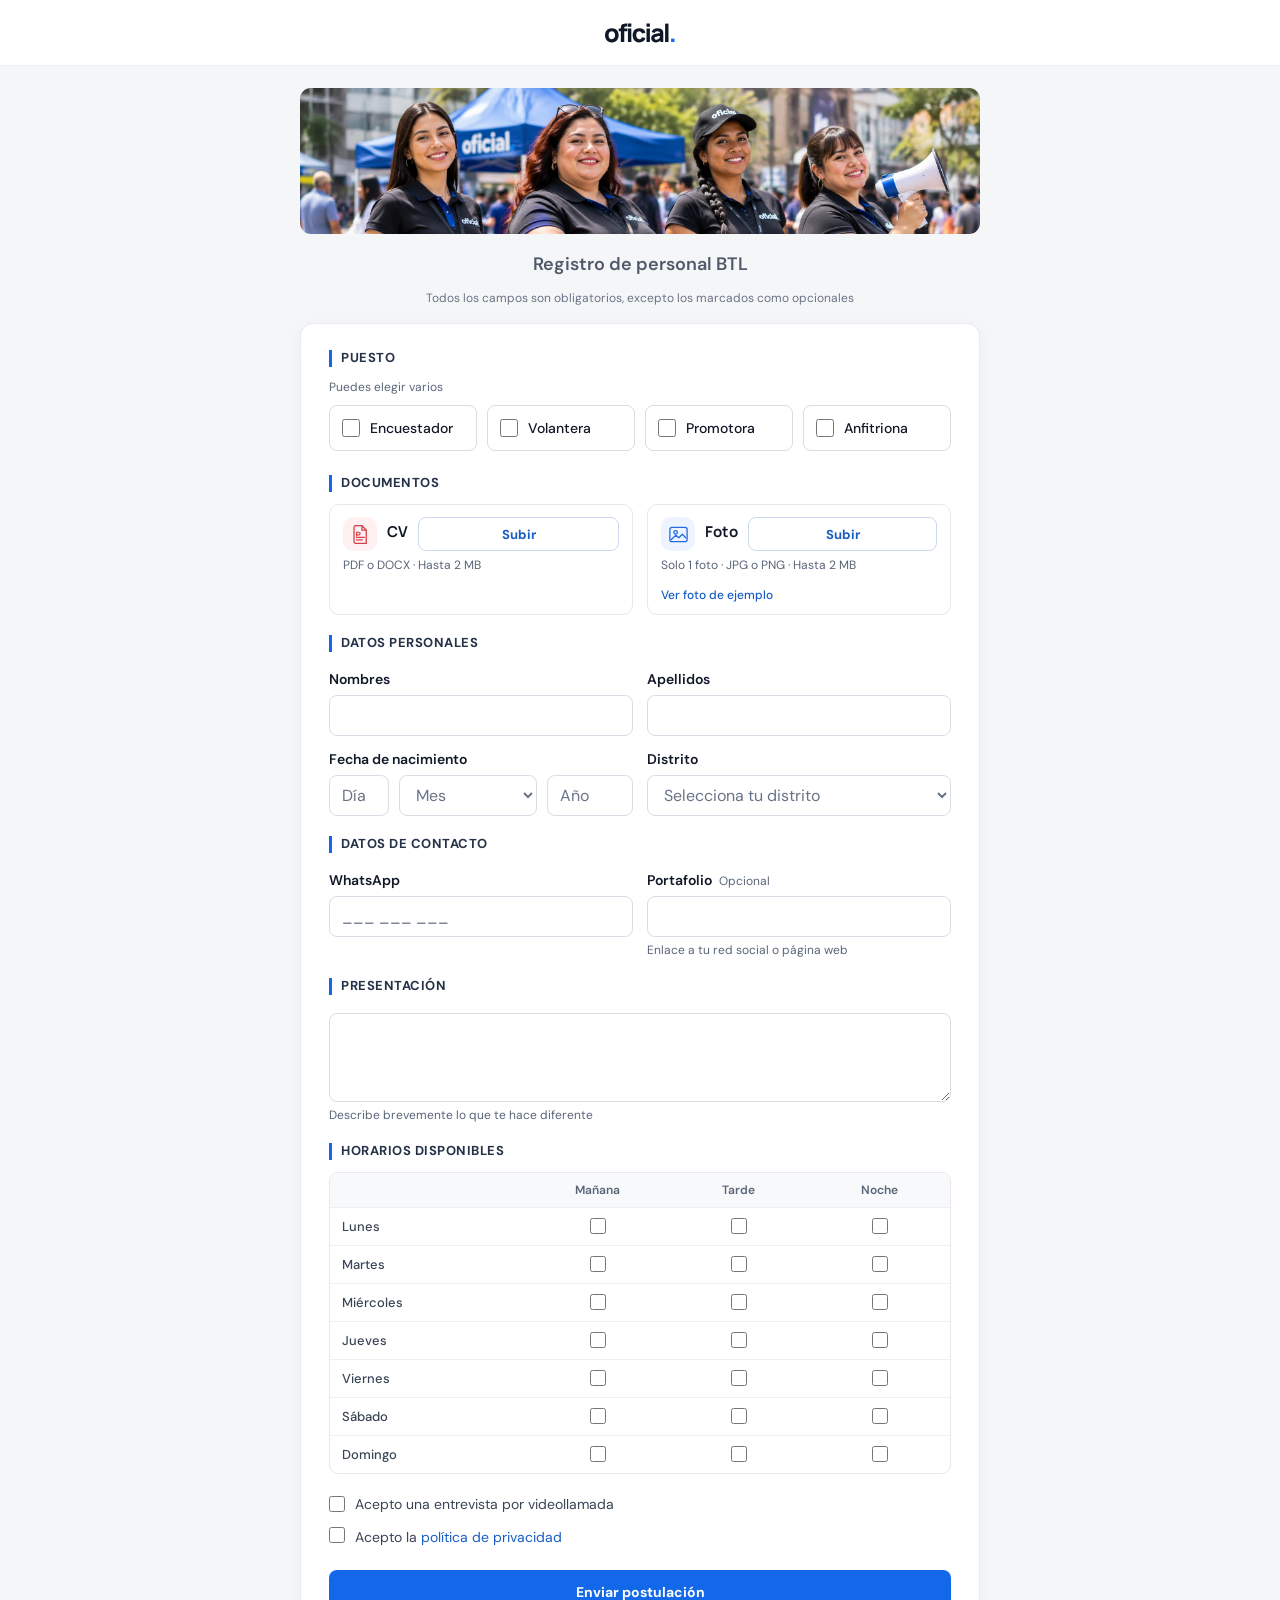
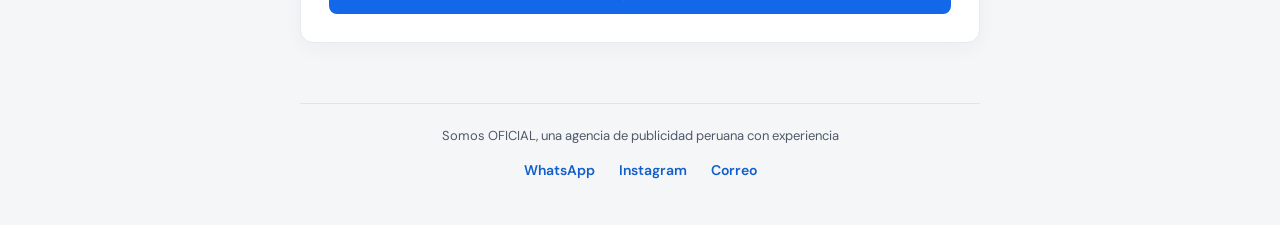
==== commit 435c4b7d: "Cambiar Encuestadora por Encuestador" ====
--- a/btl/index.html
+++ b/btl/index.html
@@ -5,13 +5,13 @@
   <meta name="viewport" content="width=device-width, initial-scale=1">
   <meta name="theme-color" content="#f5f7fb">
   <title>Registro de personal BTL | OFICIAL</title>
-  <meta name="description" content="Postula para trabajar como encuestadora, volantera, promotora o anfitriona en OFICIAL. Completa el formulario y comparte tu disponibilidad.">
+  <meta name="description" content="Postula para trabajar como encuestador, volantera, promotora o anfitriona en OFICIAL. Completa el formulario y comparte tu disponibilidad.">
   <link rel="canonical" href="https://forms.oficial.pe/btl/">
   <meta property="og:type" content="website">
   <meta property="og:locale" content="es_PE">
   <meta property="og:site_name" content="OFICIAL">
   <meta property="og:title" content="Registro de personal BTL | OFICIAL">
-  <meta property="og:description" content="Postula para trabajar como encuestadora, volantera, promotora o anfitriona en OFICIAL. Completa el formulario y comparte tu disponibilidad.">
+  <meta property="og:description" content="Postula para trabajar como encuestador, volantera, promotora o anfitriona en OFICIAL. Completa el formulario y comparte tu disponibilidad.">
   <meta property="og:url" content="https://forms.oficial.pe/btl/">
   <meta property="og:image" content="https://forms.oficial.pe/btl/assets/og-btl.jpg?v=1">
   <meta property="og:image:secure_url" content="https://forms.oficial.pe/btl/assets/og-btl.jpg?v=1">
@@ -21,7 +21,7 @@
   <meta property="og:image:alt" content="Postulación BTL de OFICIAL junto a una postulante en una actividad promocional">
   <meta name="twitter:card" content="summary_large_image">
   <meta name="twitter:title" content="Registro de personal BTL | OFICIAL">
-  <meta name="twitter:description" content="Postula para trabajar como encuestadora, volantera, promotora o anfitriona en OFICIAL. Completa el formulario y comparte tu disponibilidad.">
+  <meta name="twitter:description" content="Postula para trabajar como encuestador, volantera, promotora o anfitriona en OFICIAL. Completa el formulario y comparte tu disponibilidad.">
   <meta name="twitter:image" content="https://forms.oficial.pe/btl/assets/og-btl.jpg?v=1">
   <link rel="stylesheet" href="styles.css?v=20261110-btl-logo">
 </head>
@@ -43,7 +43,7 @@
         <legend>Puesto</legend>
         <p class="field-hint" id="position-hint">Puedes elegir varios</p>
         <div class="position-options">
-          <label class="position-option"><input type="checkbox" name="puesto" value="Encuestadora"><span>Encuestadora</span></label>
+          <label class="position-option"><input type="checkbox" name="puesto" value="Encuestador"><span>Encuestador</span></label>
           <label class="position-option"><input type="checkbox" name="puesto" value="Volantera"><span>Volantera</span></label>
           <label class="position-option"><input type="checkbox" name="puesto" value="Promotora"><span>Promotora</span></label>
           <label class="position-option"><input type="checkbox" name="puesto" value="Anfitriona"><span>Anfitriona</span></label>
@@ -268,7 +268,7 @@
       </header>
       <div class="privacy-copy" tabindex="0" aria-label="Texto del aviso de privacidad">
         <p><strong>Responsable:</strong> José Luis Muro Porras, persona natural con negocio, identificado con RUC 10455625195 y domiciliado en Calle Los Nogales, Mz. D1, lote 5, Urb. Benjamín Doig Lossio, etapa 2, distrito de La Perla, Provincia Constitucional del Callao, Perú.</p>
-        <p><strong>Finalidad y datos:</strong> Usaremos tus datos para evaluar tu postulación a esta convocatoria para los puestos de encuestadora, volantera, promotora o anfitriona, verificar el requisito mínimo de 18 años —sin límite máximo de edad—, revisar tu experiencia y presentación, y contactarte para coordinar una entrevista por videollamada y las actividades relacionadas con el puesto de tu interés. La fotografía se revisará como parte de la evaluación; no se publicará en el directorio ni se compartirá con los negocios anunciantes.</p>
+        <p><strong>Finalidad y datos:</strong> Usaremos tus datos para evaluar tu postulación a esta convocatoria para los puestos de encuestador, volantera, promotora o anfitriona, verificar el requisito mínimo de 18 años —sin límite máximo de edad—, revisar tu experiencia y presentación, y contactarte para coordinar una entrevista por videollamada y las actividades relacionadas con el puesto de tu interés. La fotografía se revisará como parte de la evaluación; no se publicará en el directorio ni se compartirá con los negocios anunciantes.</p>
         <p>El formulario solicita el puesto de interés, nombres, apellidos, fecha de nacimiento, distrito, WhatsApp, presentación, horarios disponibles, CV y una fotografía. El portafolio, que puede incluir un enlace a una red social o página web, es opcional. Los datos solicitados como obligatorios son necesarios para tramitar la postulación.</p>
         <p><strong>Almacenamiento y acceso:</strong> Las respuestas y archivos se almacenan en Google Sheets y Google Drive. Google LLC puede procesarlos en otros países donde opera su infraestructura. José Luis Muro Porras gestionará las postulaciones y tendrá acceso a esos datos.</p>
         <p><strong>Conservación:</strong> Conservaremos tus datos hasta 90 días después del cierre de esta convocatoria y luego los eliminaremos, salvo que una obligación legal exija conservarlos. No los usaremos para futuras convocatorias sin solicitarte una autorización aparte.</p>
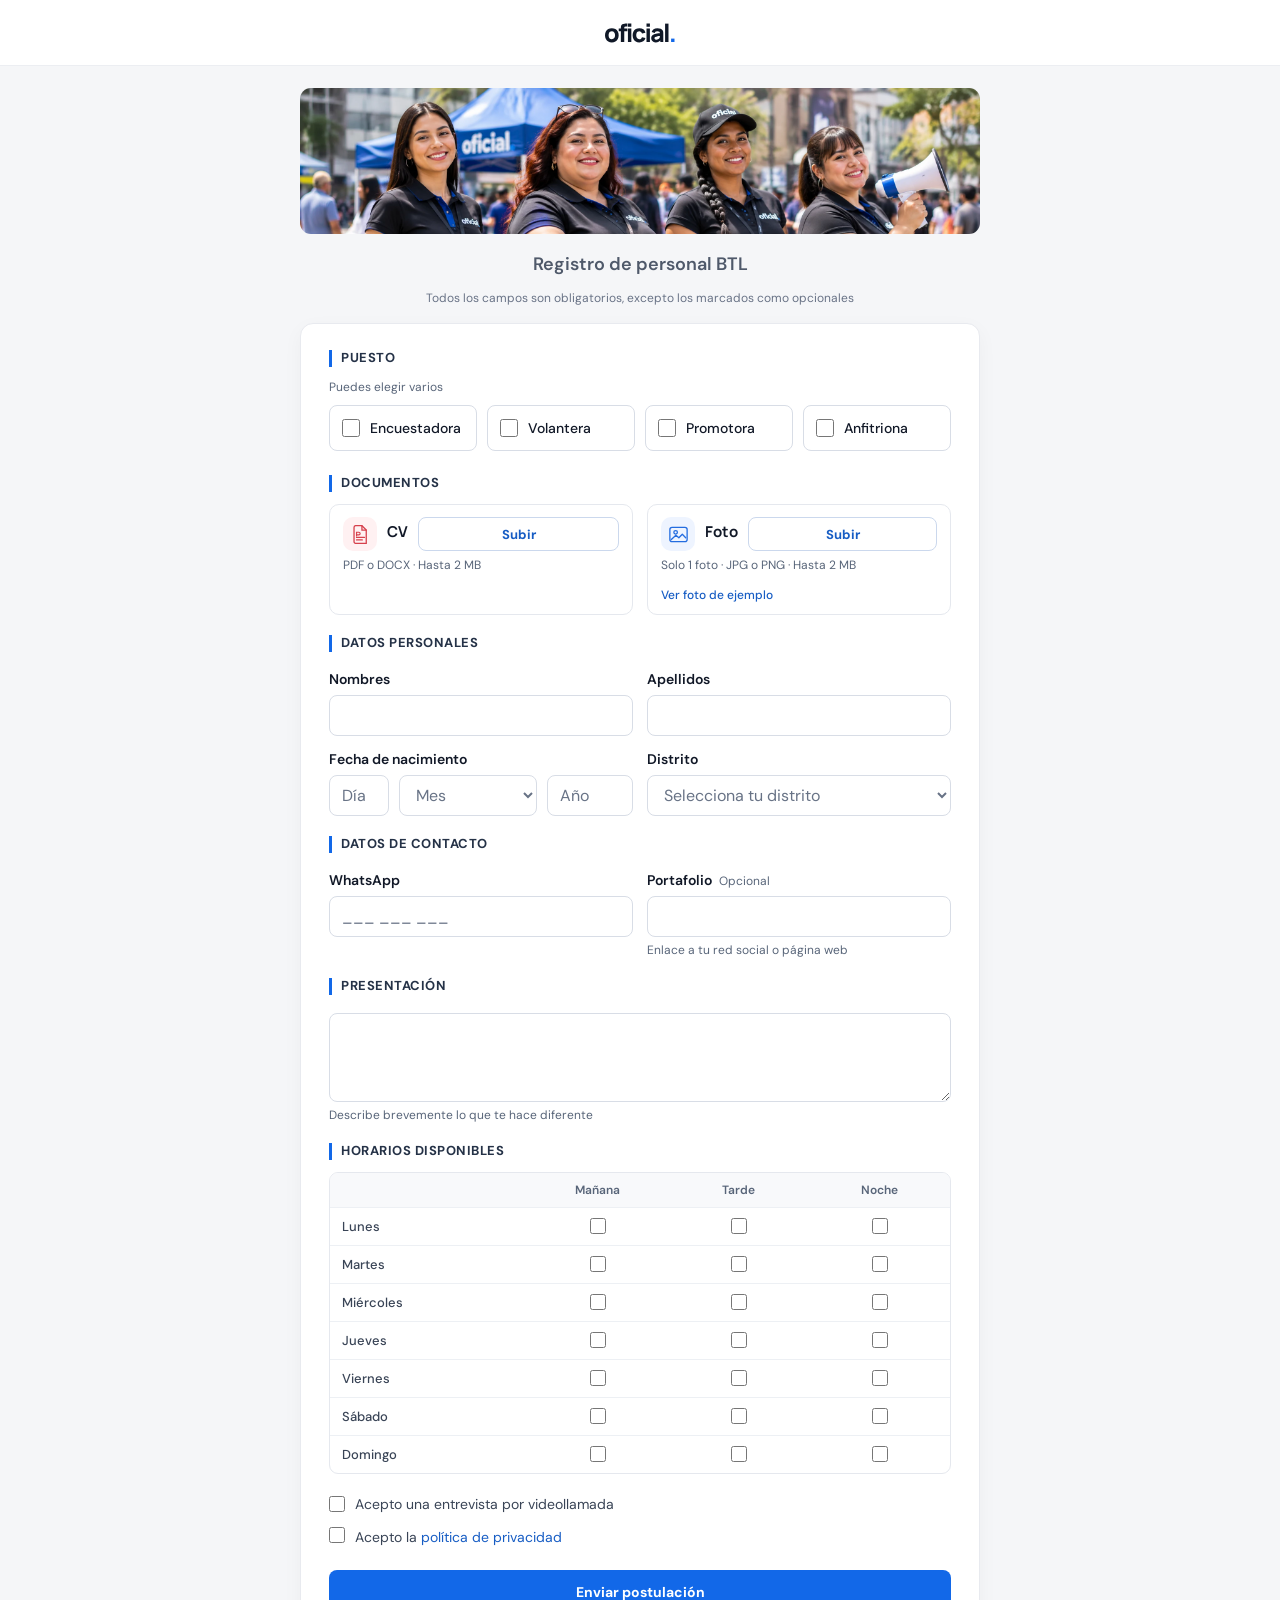
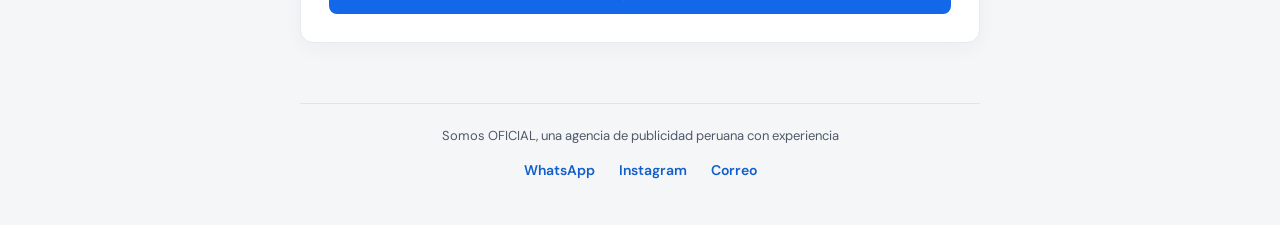
==== commit 68c1dce6: "Restablecer Encuestadora en BTL" ====
--- a/btl/index.html
+++ b/btl/index.html
@@ -5,13 +5,13 @@
   <meta name="viewport" content="width=device-width, initial-scale=1">
   <meta name="theme-color" content="#f5f7fb">
   <title>Registro de personal BTL | OFICIAL</title>
-  <meta name="description" content="Postula para trabajar como encuestador, volantera, promotora o anfitriona en OFICIAL. Completa el formulario y comparte tu disponibilidad.">
+  <meta name="description" content="Postula para trabajar como encuestadora, volantera, promotora o anfitriona en OFICIAL. Completa el formulario y comparte tu disponibilidad.">
   <link rel="canonical" href="https://forms.oficial.pe/btl/">
   <meta property="og:type" content="website">
   <meta property="og:locale" content="es_PE">
   <meta property="og:site_name" content="OFICIAL">
   <meta property="og:title" content="Registro de personal BTL | OFICIAL">
-  <meta property="og:description" content="Postula para trabajar como encuestador, volantera, promotora o anfitriona en OFICIAL. Completa el formulario y comparte tu disponibilidad.">
+  <meta property="og:description" content="Postula para trabajar como encuestadora, volantera, promotora o anfitriona en OFICIAL. Completa el formulario y comparte tu disponibilidad.">
   <meta property="og:url" content="https://forms.oficial.pe/btl/">
   <meta property="og:image" content="https://forms.oficial.pe/btl/assets/og-btl.jpg?v=1">
   <meta property="og:image:secure_url" content="https://forms.oficial.pe/btl/assets/og-btl.jpg?v=1">
@@ -21,7 +21,7 @@
   <meta property="og:image:alt" content="Postulación BTL de OFICIAL junto a una postulante en una actividad promocional">
   <meta name="twitter:card" content="summary_large_image">
   <meta name="twitter:title" content="Registro de personal BTL | OFICIAL">
-  <meta name="twitter:description" content="Postula para trabajar como encuestador, volantera, promotora o anfitriona en OFICIAL. Completa el formulario y comparte tu disponibilidad.">
+  <meta name="twitter:description" content="Postula para trabajar como encuestadora, volantera, promotora o anfitriona en OFICIAL. Completa el formulario y comparte tu disponibilidad.">
   <meta name="twitter:image" content="https://forms.oficial.pe/btl/assets/og-btl.jpg?v=1">
   <link rel="stylesheet" href="styles.css?v=20261110-btl-logo">
 </head>
@@ -43,7 +43,7 @@
         <legend>Puesto</legend>
         <p class="field-hint" id="position-hint">Puedes elegir varios</p>
         <div class="position-options">
-          <label class="position-option"><input type="checkbox" name="puesto" value="Encuestador"><span>Encuestador</span></label>
+          <label class="position-option"><input type="checkbox" name="puesto" value="Encuestadora"><span>Encuestadora</span></label>
           <label class="position-option"><input type="checkbox" name="puesto" value="Volantera"><span>Volantera</span></label>
           <label class="position-option"><input type="checkbox" name="puesto" value="Promotora"><span>Promotora</span></label>
           <label class="position-option"><input type="checkbox" name="puesto" value="Anfitriona"><span>Anfitriona</span></label>
@@ -268,7 +268,7 @@
       </header>
       <div class="privacy-copy" tabindex="0" aria-label="Texto del aviso de privacidad">
         <p><strong>Responsable:</strong> José Luis Muro Porras, persona natural con negocio, identificado con RUC 10455625195 y domiciliado en Calle Los Nogales, Mz. D1, lote 5, Urb. Benjamín Doig Lossio, etapa 2, distrito de La Perla, Provincia Constitucional del Callao, Perú.</p>
-        <p><strong>Finalidad y datos:</strong> Usaremos tus datos para evaluar tu postulación a esta convocatoria para los puestos de encuestador, volantera, promotora o anfitriona, verificar el requisito mínimo de 18 años —sin límite máximo de edad—, revisar tu experiencia y presentación, y contactarte para coordinar una entrevista por videollamada y las actividades relacionadas con el puesto de tu interés. La fotografía se revisará como parte de la evaluación; no se publicará en el directorio ni se compartirá con los negocios anunciantes.</p>
+        <p><strong>Finalidad y datos:</strong> Usaremos tus datos para evaluar tu postulación a esta convocatoria para los puestos de encuestadora, volantera, promotora o anfitriona, verificar el requisito mínimo de 18 años —sin límite máximo de edad—, revisar tu experiencia y presentación, y contactarte para coordinar una entrevista por videollamada y las actividades relacionadas con el puesto de tu interés. La fotografía se revisará como parte de la evaluación; no se publicará en el directorio ni se compartirá con los negocios anunciantes.</p>
         <p>El formulario solicita el puesto de interés, nombres, apellidos, fecha de nacimiento, distrito, WhatsApp, presentación, horarios disponibles, CV y una fotografía. El portafolio, que puede incluir un enlace a una red social o página web, es opcional. Los datos solicitados como obligatorios son necesarios para tramitar la postulación.</p>
         <p><strong>Almacenamiento y acceso:</strong> Las respuestas y archivos se almacenan en Google Sheets y Google Drive. Google LLC puede procesarlos en otros países donde opera su infraestructura. José Luis Muro Porras gestionará las postulaciones y tendrá acceso a esos datos.</p>
         <p><strong>Conservación:</strong> Conservaremos tus datos hasta 90 días después del cierre de esta convocatoria y luego los eliminaremos, salvo que una obligación legal exija conservarlos. No los usaremos para futuras convocatorias sin solicitarte una autorización aparte.</p>
